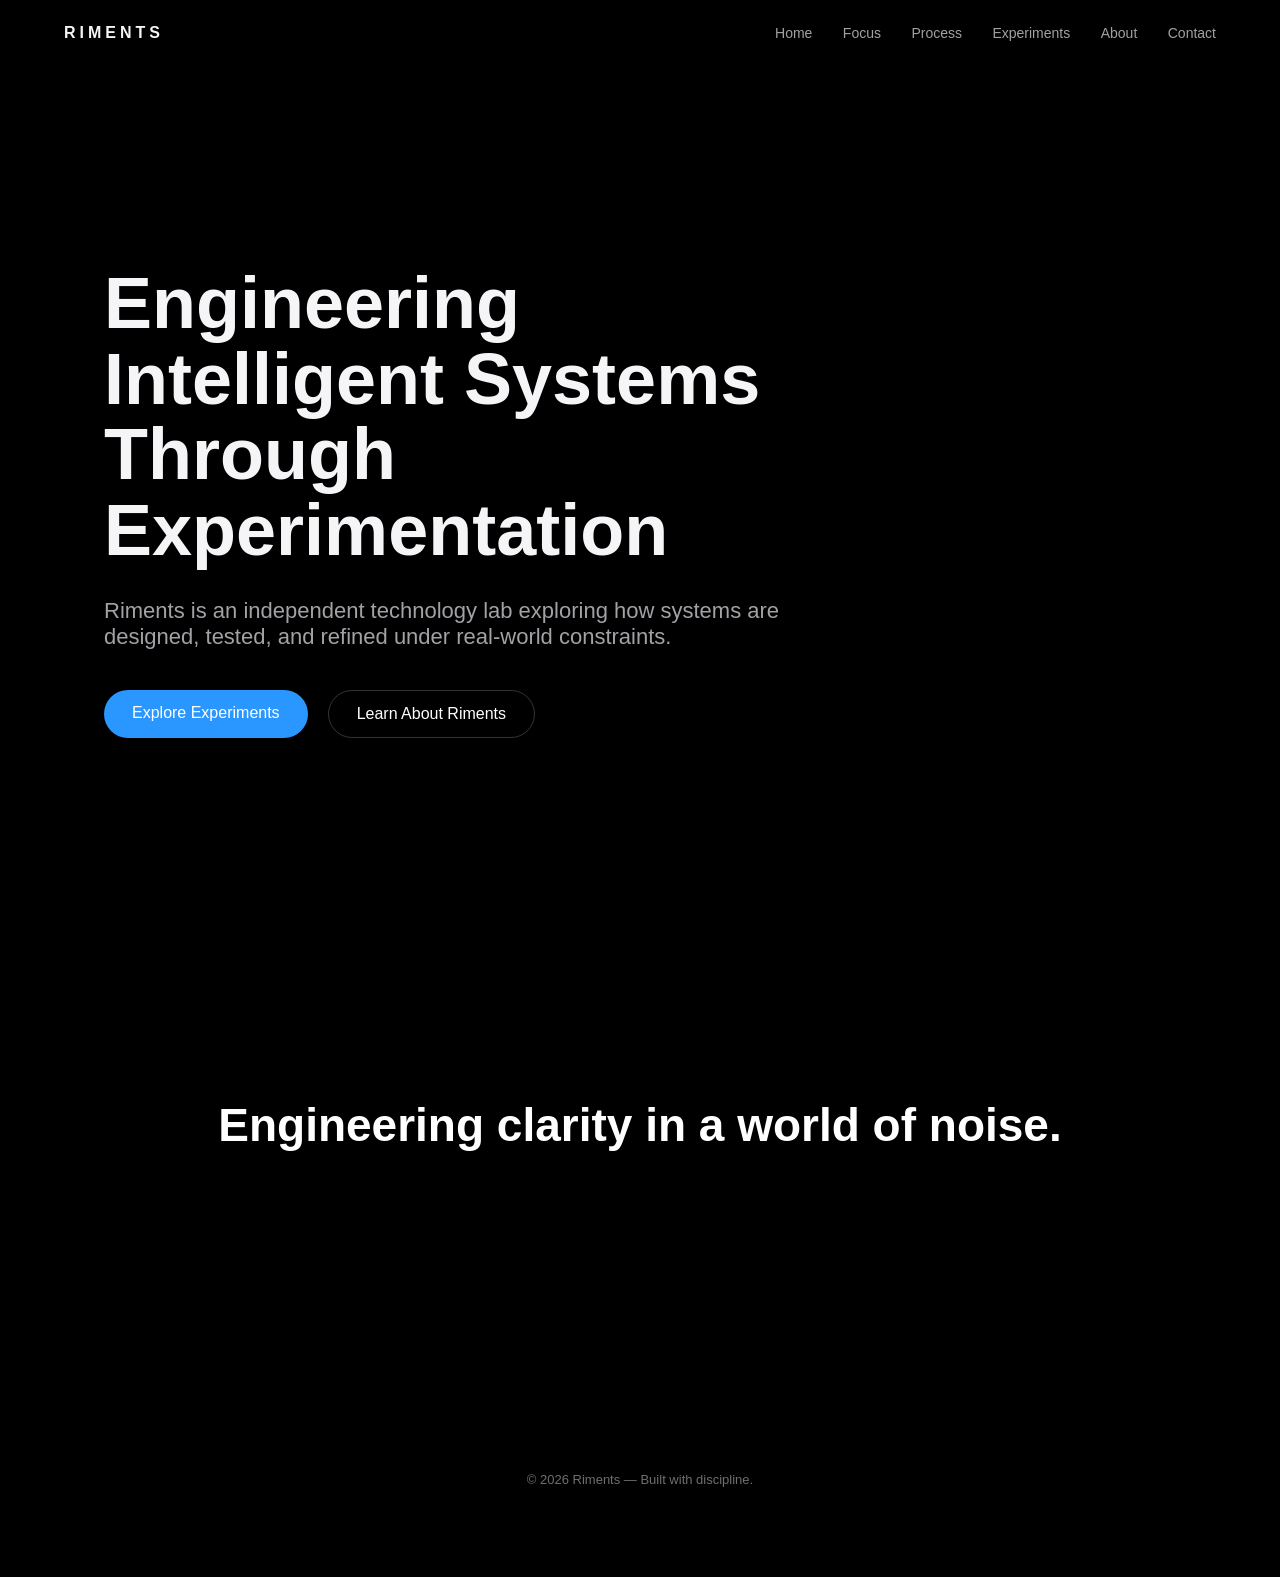
==== index.html @ 0e2da96c "Add files via upload" ====
<!DOCTYPE html>
<html>
<head>
<meta charset="UTF-8">
<title>Riments</title>
<link rel="stylesheet" href="style.css">
</head>

<body>

<header class="navbar">
<div class="logo">RIMENTS</div>

<nav>
<a href="index.html">Home</a>
<a href="focus.html">Focus</a>
<a href="process.html">Process</a>
<a href="experiments.html">Experiments</a>
<a href="about.html">About</a>
<a href="contact.html">Contact</a>
</nav>
</header>

<section class="hero">

  <div class="hero-content">

    <h1>
      Engineering Intelligent Systems<br>
      Through Experimentation
    </h1>

    <p>
      Riments is an independent technology lab exploring how systems
      are designed, tested, and refined under real-world constraints.
    </p>

    <div class="hero-buttons">

      <a href="experiments.html" class="btn-primary">
        Explore Experiments
      </a>

      <a href="about.html" class="btn-secondary">
        Learn About Riments
      </a>

    </div>

  </div>

</section>

<section class="closing">

<h2>
Engineering clarity in a world of noise.
</h2>

</section>

<footer>
© 2026 Riments — Built with discipline.
</footer>

</body>
</html>
---- style.css ----
*{
margin:0;
padding:0;
box-sizing:border-box;
font-family:-apple-system,BlinkMacSystemFont,"Segoe UI",sans-serif;
}

body{
background:#000;
color:#f5f5f7;
}

/* NAVBAR */
.navbar{
display:flex;
justify-content:space-between;
align-items:center;
padding:24px 64px;
position:sticky;
top:0;
background:rgba(0,0,0,0.9);
backdrop-filter:blur(12px);
}

.logo{
letter-spacing:4px;
font-weight:600;
}

nav a{
margin-left:26px;
color:#a1a1a6;
text-decoration:none;
font-size:14px;
}

nav a:hover{
color:#fff;
}

/* HERO SECTION */

.hero {
  max-width:1200px;
  margin:200px auto;
  padding:0 64px;
}

.hero-content{
max-width:750px;
}

.hero h1{
font-size:72px;
line-height:1.05;
margin-bottom:30px;
}

.hero p{
font-size:22px;
color:#a1a1a6;
margin-bottom:40px;
}

.hero-buttons{
display:flex;
gap:20px;
}

.btn-primary{
background:#2997ff;
color:white;
padding:14px 28px;
border-radius:30px;
text-decoration:none;
font-size:16px;
}

.btn-primary:hover{
opacity:0.9;
}

.btn-secondary{
border:1px solid rgba(255,255,255,0.2);
padding:14px 28px;
border-radius:30px;
text-decoration:none;
color:white;
}

.btn-secondary:hover{
background:#111;
}

.closing{
padding:160px 64px;
text-align:center;
}

.closing h2{
font-size:46px;
color:white;
}

/* SECTIONS */
.section{
max-width:1200px;
margin:auto;
padding:160px 64px;
}

.section.dark{
background:#0e0e11;
}

h2{
font-size:48px;
margin-bottom:70px;
}

/* GRID */
.grid{
display:grid;
grid-template-columns:repeat(auto-fit,minmax(260px,1fr));
gap:44px;
}

.panel{
background:#111;
padding:44px;
border-radius:22px;
}

.panel h3{
margin-bottom:16px;
}

/* PROCESS */
.timeline{
display:grid;
grid-template-columns:repeat(auto-fit,minmax(200px,1fr));
gap:32px;
}

.step{
background:#111;
padding:32px;
border-radius:18px;
}

.step span{
font-size:28px;
color:#2997ff;
}

/* EXPERIMENTS GRID */
.experiments-grid{
display:grid;
grid-template-columns:repeat(4,1fr);
gap:40px;
}

.experiment-card:hover{
transform:translateY(-6px);
transition:.3s;
}

.video-thumb{
position:relative;
height:220px;
border-radius:16px;
overflow:hidden;
}

.video-thumb img{
width:100%;
height:100%;
object-fit:cover;
}

.play-btn{
  position:absolute;
  top:50%;
  left:50%;
  transform:translate(-50%,-50%);
  background:rgba(0,0,0,0.55);
  width:56px;
  height:56px;
  border-radius:50%;
  display:flex;
  align-items:center;
  justify-content:center;
  font-size:20px;
  color:#fff;
  transition:all .25s ease;
}

.experiment-card:hover .play-btn{
  transform:translate(-50%,-50%) scale(1.15);
}

.experiments-grid{
  margin-top:2px;
  padding-top:5px;
  border-top:1px solid rgba(255,255,255,0.06);
}
/* EXPERIMENTS HEADER */

.experiments-title{
  font-size:48px;
  margin-bottom:35px;
}

/* INTRO TEXT */

.experiments-intro{
  max-width:620px;
  margin-bottom:25px;
}

.experiments-intro p{
  font-size:19px;
  line-height:1.55;
  color:#9a9aa0;
}

/* CONTACT */
.contact-grid{
display:grid;
grid-template-columns:repeat(4,1fr);
gap:40px;
}

.contact-card{
background:#111;
padding:40px;
border-radius:18px;
text-decoration:none;
color:#fff;
}

.contact-card:hover{
background:#151515;
transform:translateY(-6px);
}

/* FOOTER */
footer{
text-align:center;
padding:90px;
color:#6e6e73;
font-size:13px;
}

/* YOUTUBE CTA */

.youtube-cta {
  margin-top: 90px;
  text-align: center;
}

.youtube-cta a {
  display: inline-block;
  padding: 16px 34px;
  font-size: 18px;
  color: #ffffff;
  text-decoration: none;
  border: 1px solid rgba(255,255,255,0.15);
  border-radius: 40px;
  transition: all 0.3s ease;
  background: rgba(255,255,255,0.02);
}

.youtube-cta a:hover {
  background: #2997ff;
  border-color: #2997ff;
  transform: translateY(-2px);
}

/* ABOUT SECTION */

.about-section{
  padding:110px 64px;
}

.about-title{
  font-size:40px;
  margin-bottom:30px;
}

.about-container{
  max-width:700px;
}

/* lead paragraph */

.about-lead{
  font-size:21px;
  line-height:1.45;
  color:#f5f5f7;
  margin-bottom:18px;
}

/* body paragraphs */

.about-body p{
  font-size:17px;
  line-height:1.45;
  color:#a1a1a6;
  margin-bottom:12px;
}

/* closing statement */

.about-statement{
  margin-top:24px;
  padding-top:12px;
  border-top:1px solid rgba(255,255,255,0.08);
  font-size:21px;
  color:#ffffff;
  line-height:1.35;
}

/* FOCUS SECTION */

.focus-intro{
max-width:700px;
color:#8e8e93;
font-size:20px;
margin-bottom:60px;
line-height:1.6;
}

.focus-grid{
display:grid;
grid-template-columns:repeat(auto-fit,minmax(260px,1fr));
gap:40px;
}

.focus-card{
background:#111;
padding:40px;
border-radius:22px;
transition:all .3s ease;
cursor:default;
}

.focus-card:hover{
transform:translateY(-8px);
background:#151515;
}

.focus-icon{
font-size:30px;
margin-bottom:16px;
}

.focus-card h3{
margin-bottom:14px;
font-size:22px;
}

.focus-card p{
color:#a1a1a6;
line-height:1.6;
}
/* PROCESS SECTION */

.process-intro{
max-width:700px;
color:#8e8e93;
font-size:20px;
margin-bottom:70px;
line-height:1.6;
}

.process-grid{
display:grid;
grid-template-columns:repeat(auto-fit,minmax(260px,1fr));
gap:40px;
}

.process-card{
background:#111;
padding:36px;
border-radius:22px;
transition:all .3s ease;
position:relative;
}

.process-card:hover{
transform:translateY(-8px);
background:#151515;
}

.process-number{
font-size:28px;
color:#2997ff;
margin-bottom:12px;
font-weight:600;
}

.process-card h3{
margin-bottom:12px;
font-size:20px;
}

.process-card p{
color:#a1a1a6;
line-height:1.6;
}
.experiments-intro{
max-width:720px;
font-size:20px;
line-height:1.6;
color:#8e8e93;
margin-bottom:60px;
}

/* CONTACT SECTION */

.contact-title{
font-size:46px;
margin-bottom:20px;
}

.contact-intro{
max-width:640px;
color:#8e8e93;
font-size:19px;
line-height:1.6;
margin-bottom:70px;
}

.contact-grid{
display:grid;
grid-template-columns:repeat(auto-fit,minmax(220px,1fr));
gap:32px;
}

/* CARD */

.contact-card{
background:#111;
padding:40px;
border-radius:22px;
text-decoration:none;
color:white;
transition:all .3s ease;
position:relative;
overflow:hidden;
}

.contact-card i{
font-size:30px;
margin-bottom:14px;
}

.contact-card h3{
margin-bottom:6px;
}

.contact-card p{
color:#a1a1a6;
font-size:15px;
}

/* HOVER EFFECT */

.contact-card:hover{
transform:translateY(-8px);
background:#151515;
}

/* BRAND COLORS */

.youtube:hover{
box-shadow:0 0 25px rgba(255,0,0,0.25);
}

.linkedin:hover{
box-shadow:0 0 25px rgba(0,119,181,0.25);
}

.instagram:hover{
box-shadow:0 0 25px rgba(225,48,108,0.25);
}

.email:hover{
box-shadow:0 0 25px rgba(41,151,255,0.25);
}
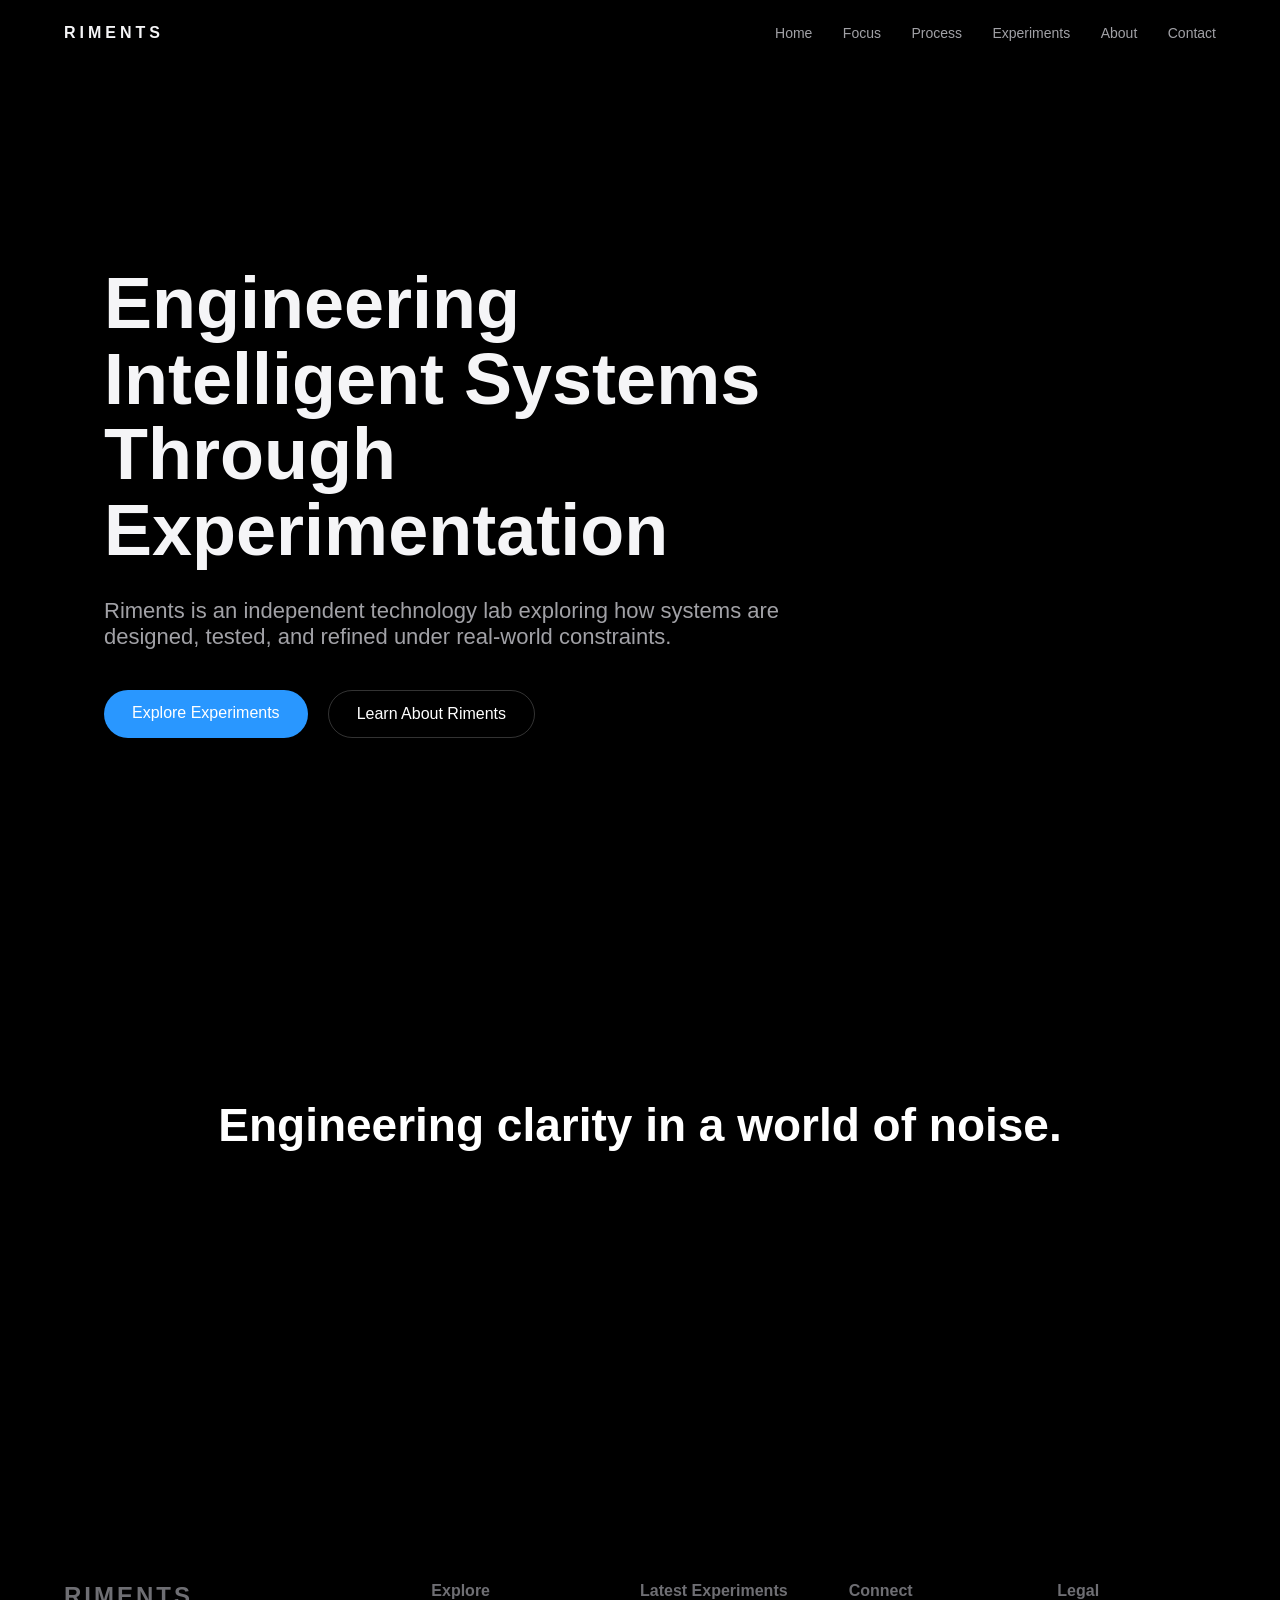
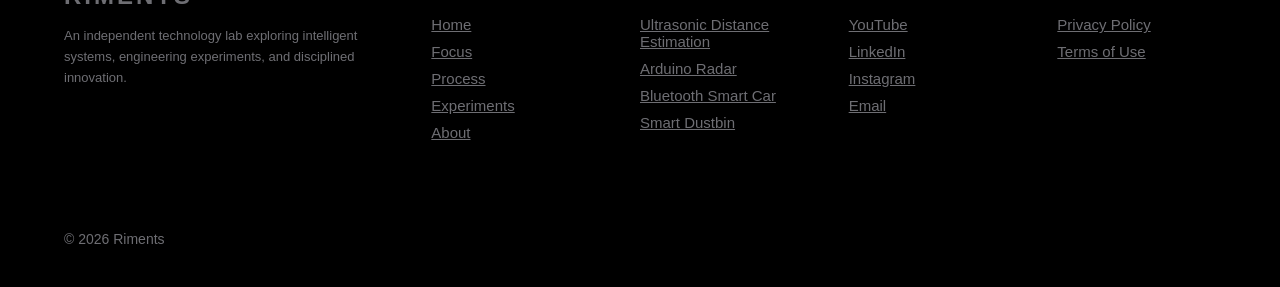
==== commit 953ea3cf: "Add files via upload" ====
--- a/index.html
+++ b/index.html
@@ -59,9 +59,73 @@
 
 </section>
 
-<footer>
-© 2026 Riments — Built with discipline.
+<footer class="footer">
+
+<div class="footer-container">
+
+<!-- BRAND -->
+<div class="footer-brand">
+<h3>RIMENTS</h3>
+<p>
+An independent technology lab exploring intelligent systems,
+engineering experiments, and disciplined innovation.
+</p>
+</div>
+
+
+<!-- NAVIGATION -->
+<div class="footer-links">
+<h4>Explore</h4>
+<a href="index.html">Home</a>
+<a href="focus.html">Focus</a>
+<a href="process.html">Process</a>
+<a href="experiments.html">Experiments</a>
+<a href="about.html">About</a>
+</div>
+
+
+<!-- LATEST EXPERIMENTS -->
+<div class="footer-links">
+<h4>Latest Experiments</h4>
+<a href="https://www.youtube.com/watch?v=rfaawa_O8KY" target="_blank">
+Ultrasonic Distance Estimation
+</a>
+
+<a href="https://www.youtube.com/watch?v=RJDMYUfaDe4" target="_blank">
+Arduino Radar
+</a>
+
+<a href="https://www.youtube.com/watch?v=ZKtUkrQkg-Q" target="_blank">
+Bluetooth Smart Car
+</a>
+
+<a href="https://www.youtube.com/watch?v=JXjeHuQFF_w" target="_blank">
+Smart Dustbin
+</a>
+</div>
+
+
+<!-- CONNECT + LEGAL -->
+<div class="footer-links">
+<h4>Connect</h4>
+<a href="https://www.youtube.com/@Riments" target="_blank">YouTube</a>
+<a href="https://www.linkedin.com/company/riments" target="_blank">LinkedIn</a>
+<a href="https://www.instagram.com/rimentss/" target="_blank">Instagram</a>
+<a href="mailto:rimentsofficial@gmail.com">Email</a>
+</div>
+
+<div class="footer-links">
+<h4>Legal</h4>
+<a href="privacy.html">Privacy Policy</a>
+<a href="terms.html">Terms of Use</a>
+</div>
+
+<div class="footer-bottom">
+© 2026 Riments 
+</div>
+
 </footer>
+
 
 </body>
 </html>
--- a/style.css
+++ b/style.css
@@ -488,4 +488,103 @@
 
 .email:hover{
 box-shadow:0 0 25px rgba(41,151,255,0.25);
+}
+
+/* PROFESSIONAL FOOTER */
+
+.footer{
+margin-top:120px;
+padding:80px 5% 40px;
+border-top:1px solid var(--glass-border);
+background:var(--bg-color);
+}
+
+.footer-container{
+max-width:1400px;
+margin:auto;
+display:grid;
+grid-template-columns:2fr 1fr 1fr 1fr 1fr;
+gap:50px;
+align-items:start;
+}
+
+.footer-brand h3{
+font-size:24px;
+letter-spacing:3px;
+margin-bottom:16px;
+}
+
+.footer-brand p{
+color:var(--text-muted);
+line-height:1.6;
+max-width:420px;
+}
+.footer-brand{
+text-align:left;
+}
+.footer-brand p{
+max-width:300px;
+}
+
+.footer-links h4{
+font-size:16px;
+margin-bottom:16px;
+color:var(--text-primary);
+}
+
+.footer-links a{
+display:block;
+margin-bottom:10px;
+font-size:15px;
+color:var(--text-muted);
+transition:color .2s ease;
+}
+
+.footer-links a:hover{
+color:var(--accent-color);
+}
+
+.footer-bottom{
+margin-top:20px;
+padding-top:10px;
+border-top:1px solid var(--glass-border);
+text-align:left;
+font-size:14px;
+color:var(--text-muted);
+}
+.footer-brand p{
+text-align:left;
+max-width:320px;
+}
+.footer-links{
+text-align:left;
+}
+
+/* LEGAL PAGES */
+
+.legal-section{
+max-width:900px;
+margin:auto;
+line-height:1.7;
+}
+
+.legal-section h1{
+font-size:40px;
+margin-bottom:20px;
+}
+
+.legal-section h3{
+margin-top:35px;
+margin-bottom:10px;
+font-size:20px;
+}
+
+.legal-section p{
+color:#a1a1a6;
+font-size:16px;
+}
+
+.legal-date{
+color:#8e8e93;
+margin-bottom:40px;
 }
